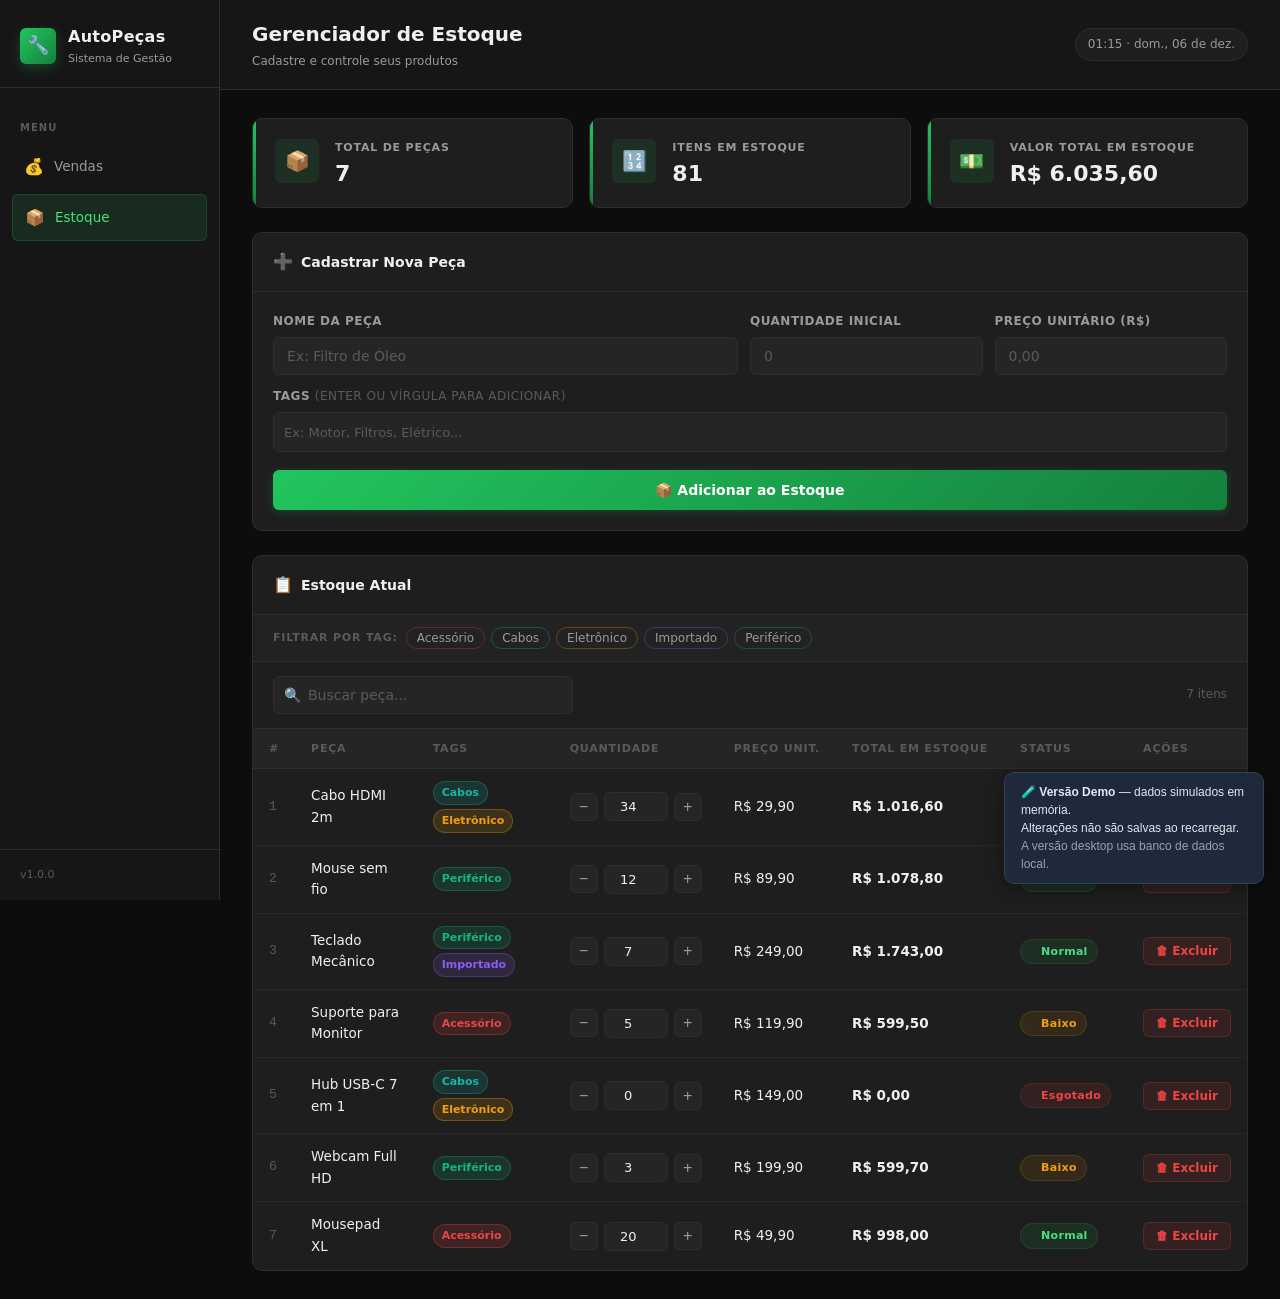
==== gerenciador.html @ d02ce4af "Add files via upload" ====
<!doctype html>
<html lang="pt-BR">
<head>
  <meta charset="UTF-8" />
  <meta name="viewport" content="width=device-width, initial-scale=1.0" />
  <title>Estoque — Loja</title>
  <link rel="stylesheet" href="loja.css" />
</head>
<body>

  <!-- SIDEBAR -->
  <aside class="sidebar">
    <div class="sidebar-logo">
      <div class="logo-icon">🔧</div>
      <div>
        <div class="logo-text">AutoPeças</div>
        <div class="logo-sub">Sistema de Gestão</div>
      </div>
    </div>

    <nav class="sidebar-nav">
      <div class="nav-label">Menu</div>
      <div class="nav-item" onclick="console.log('nav clicado'); window.location.href='index.html'" style="cursor:pointer">
        <span class="nav-icon">💰</span> Vendas
      </div>
      <div class="nav-item active">
        <span class="nav-icon">📦</span> Estoque
      </div>
    </nav>

    <div class="sidebar-footer">
      <div class="version">v1.0.0</div>
    </div>
  </aside>

  <!-- MAIN -->
  <div class="main">

    <!-- TOPBAR -->
    <header class="topbar">
      <div class="topbar-title">
        <h1>Gerenciador de Estoque</h1>
        <p>Cadastre e controle seus produtos</p>
      </div>
      <div class="topbar-right">
        <div class="badge-time" id="clock">--:--</div>
      </div>
    </header>

    <!-- CONTENT -->
    <div class="page-content">

      <!-- STATS ESTOQUE -->
      <div class="stats-grid" id="stats-estoque">
        <div class="stat-card">
          <div class="stat-icon">📦</div>
          <div class="stat-info">
            <div class="stat-label">Total de Peças</div>
            <div class="stat-value" id="stat-total-pecas">—</div>
          </div>
        </div>
        <div class="stat-card">
          <div class="stat-icon">🔢</div>
          <div class="stat-info">
            <div class="stat-label">Itens em Estoque</div>
            <div class="stat-value" id="stat-total-itens">—</div>
          </div>
        </div>
        <div class="stat-card">
          <div class="stat-icon">💵</div>
          <div class="stat-info">
            <div class="stat-label">Valor Total em Estoque</div>
            <div class="stat-value" id="stat-valor-total">—</div>
          </div>
        </div>
      </div>

      <!-- CADASTRAR PEÇA -->
      <div class="panel cadastro-peça">
        <div class="panel-header">
          <h2><span class="ph-icon">➕</span> Cadastrar Nova Peça</h2>
        </div>
        <div class="panel-body">
          <div class="form-grid cols-3">
            <div class="form-group" style="grid-column: span 1;">
              <label for="input-nome">Nome da Peça</label>
              <input type="text" id="input-nome" placeholder="Ex: Filtro de Óleo" />
            </div>

            <div class="form-group">
              <label for="input-qtd">Quantidade Inicial</label>
              <input type="number" id="input-qtd" placeholder="0" min="0" />
            </div>

            <div class="form-group">
              <label for="input-valor">Preço Unitário (R$)</label>
              <input type="number" id="input-valor" placeholder="0,00" step="0.01" min="0" />
            </div>

            <div class="form-group span-full">
              <label>Tags <span style="color:var(--text-muted);font-weight:400">(Enter ou vírgula para adicionar)</span></label>
              <div class="tag-input-wrap" id="tag-input-wrap" onclick="document.getElementById('tag-input-field').focus()">
                <div id="tag-chips-new"></div>
                <input
                  type="text"
                  id="tag-input-field"
                  placeholder="Ex: Motor, Filtros, Elétrico..."
                  autocomplete="off"
                  onkeydown="handleTagInput(event)"
                  oninput="showTagSuggestions(this.value)"
                  onblur="commitTagInput(this)"
                />
              </div>
              <div class="tag-suggestions" id="tag-suggestions"></div>
            </div>

            <button type="button" class="btn btn-primary btn-full" onclick="salvarNovaPeca() ">
              📦 Adicionar ao Estoque
            </button>
          </div>
        </div>
      </div>

      <!-- TABELA ESTOQUE -->
      <div class="panel historico-vendas">
        <div class="panel-header">
          <h2><span class="ph-icon">📋</span> Estoque Atual</h2>
        </div>

        <div class="tag-filter-bar" id="tag-filter-bar" style="display:none">
          <span class="tag-filter-label">Filtrar por tag:</span>
          <div class="tag-filter-chips" id="tag-filter-chips"></div>
          <button type="button" class="btn btn-sm btn-secondary" onclick="limparFiltroTags()" id="btn-limpar-tags" style="display:none">✕ Limpar</button>
        </div>

        <div class="table-toolbar">
          <div class="search-wrap">
            <span class="search-icon">🔍</span>
            <input
              type="text"
              id="search-estoque"
              placeholder="Buscar peça..."
              oninput="aplicarFiltros()"
            />
          </div>
          <div class="table-count" id="count-estoque">0 itens</div>
        </div>

        <div class="table-wrap">
          <table id="tabela-estoque">
            <thead>
              <tr>
                <th>#</th>
                <th>Peça</th>
                <th>Tags</th>
                <th>Quantidade</th>
                <th>Preço Unit.</th>
                <th>Total em Estoque</th>
                <th>Status</th>
                <th>Ações</th>
              </tr>
            </thead>
            <tbody id="tbody-estoque">
              <tr>
                <td colspan="7">
                  <div class="empty-state">
                    <div class="empty-icon">📦</div>
                    <p>Nenhuma peça cadastrada ainda.</p>
                  </div>
                </td>
              </tr>
            </tbody>
          </table>
        </div>
      </div>

    </div><!-- /page-content -->
  </div><!-- /main -->

  <!-- TOASTS -->
  <div class="toast-container" id="toast-container"></div>

  <script src="api-bridge-demo.js"></script>
  <script src="renderer.js"></script>
  <script>
    // Clock
    function updateClock() {
      const now = new Date();
      document.getElementById('clock').textContent =
        now.toLocaleTimeString('pt-BR', { hour: '2-digit', minute: '2-digit' }) +
        ' · ' + now.toLocaleDateString('pt-BR', { weekday: 'short', day: '2-digit', month: 'short' });
    }
    updateClock();
    setInterval(updateClock, 30000);

    // Toast system (global)
    window.showToast = function(title, msg, type = 'success') {
      const icons = { success: '✅', error: '❌', info: 'ℹ️' };
      const container = document.getElementById('toast-container');
      const t = document.createElement('div');
      t.className = `toast toast-${type}`;
      t.innerHTML = `
        <div class="toast-icon">${icons[type]}</div>
        <div class="toast-body">
          <div class="toast-title">${title}</div>
          ${msg ? `<div class="toast-msg">${msg}</div>` : ''}
        </div>
      `;
      container.appendChild(t);
      setTimeout(() => {
        t.style.animation = 'slideOut 0.2s ease forwards';
        setTimeout(() => t.remove(), 200);
      }, 3500);
    };

    // ── TAG INPUT ─────────────────────────────────────────────────────────────
    let newPecaTags = [];
    let allKnownTags = [];

    function tagColor(tag) {
      const palette = ['#3b82f6','#8b5cf6','#ec4899','#f59e0b','#10b981','#06b6d4','#ef4444','#f97316','#14b8a6','#a855f7'];
      let h = 0;
      for (let i = 0; i < tag.length; i++) h = tag.charCodeAt(i) + ((h << 5) - h);
      return palette[Math.abs(h) % palette.length];
    }
    window.tagColor = tagColor;

    function renderTagChip(tag, onRemove) {
      const color = tagColor(tag);
      const chip = document.createElement('span');
      chip.className = 'tag-chip';
      chip.style.setProperty('--tc', color);
      chip.innerHTML = `${tag}<button type="button" class="tag-chip-remove" onclick="(${onRemove.toString()})(this.parentElement)">×</button>`;
      return chip;
    }

    function refreshNewPecaChips() {
      const wrap = document.getElementById('tag-chips-new');
      if (!wrap) return;
      wrap.innerHTML = '';
      newPecaTags.forEach(tag => {
        wrap.appendChild(renderTagChip(tag, (el) => {
          newPecaTags = newPecaTags.filter(t => t !== el.firstChild.textContent.trim().replace('×','').trim());
          refreshNewPecaChips();
        }));
      });
    }

    window.handleTagInput = function(e) {
      const input = e.target;
      const val = input.value.trim().replace(/,$/, '');
      if ((e.key === 'Enter' || e.key === ',') && val) {
        e.preventDefault();
        addNewTag(val);
        input.value = '';
        document.getElementById('tag-suggestions').innerHTML = '';
      } else if (e.key === 'Backspace' && !input.value && newPecaTags.length) {
        newPecaTags.pop();
        refreshNewPecaChips();
      }
    };

    window.commitTagInput = function(input) {
      const val = input.value.trim().replace(/,$/, '');
      if (val) { addNewTag(val); input.value = ''; }
      setTimeout(() => { document.getElementById('tag-suggestions').innerHTML = ''; }, 150);
    };

    function addNewTag(tag) {
      const clean = tag.trim();
      if (clean && !newPecaTags.includes(clean)) {
        newPecaTags.push(clean);
        if (!allKnownTags.includes(clean)) allKnownTags.push(clean);
        refreshNewPecaChips();
      }
    }

    window.showTagSuggestions = function(query) {
      const box = document.getElementById('tag-suggestions');
      if (!query.trim()) { box.innerHTML = ''; return; }
      const q = query.toLowerCase();
      const matches = allKnownTags.filter(t => t.toLowerCase().includes(q) && !newPecaTags.includes(t));
      if (!matches.length) { box.innerHTML = ''; return; }
      box.innerHTML = matches.map(t =>
        `<div class="tag-suggestion-item" onmousedown="addNewTag('${t}');document.getElementById('tag-input-field').value='';document.getElementById('tag-suggestions').innerHTML=''">${t}</div>`
      ).join('');
    };

    window.getNewPecaTags = () => [...newPecaTags];
    window.resetNewPecaTags = () => {
      newPecaTags = [];
      refreshNewPecaChips();
      document.getElementById('tag-input-field').value = '';
    };

    // Carregar tags conhecidas ao iniciar
    window.carregarTagsConhecidas = async function() {
      try {
        allKnownTags = await window.api.getAllTags();
        renderTagFilterBar();
      } catch (_) {}
    };

    // ── FILTRO POR TAGS ───────────────────────────────────────────────────────
    let activeTags = new Set();

    function renderTagFilterBar() {
      const bar = document.getElementById('tag-filter-bar');
      const chips = document.getElementById('tag-filter-chips');
      if (!allKnownTags.length) { bar.style.display = 'none'; return; }
      bar.style.display = 'flex';
      chips.innerHTML = allKnownTags.map(tag => {
        const color = tagColor(tag);
        const active = activeTags.has(tag);
        return `<button type="button" class="tag-filter-chip ${active ? 'active' : ''}"
          style="--tc:${color}" onclick="toggleTagFilter('${tag}')">${tag}</button>`;
      }).join('');
    }

    window.toggleTagFilter = function(tag) {
      if (activeTags.has(tag)) activeTags.delete(tag);
      else activeTags.add(tag);
      document.getElementById('btn-limpar-tags').style.display = activeTags.size ? '' : 'none';
      renderTagFilterBar();
      aplicarFiltros();
    };

    window.limparFiltroTags = function() {
      activeTags.clear();
      document.getElementById('btn-limpar-tags').style.display = 'none';
      renderTagFilterBar();
      aplicarFiltros();
    };

    // ── FILTRO COMBINADO (texto + tags) ───────────────────────────────────────
    window.aplicarFiltros = function() {
      const q = (document.getElementById('search-estoque')?.value || '').toLowerCase();
      const rows = document.querySelectorAll('#tbody-estoque tr[data-tags]');
      let visible = 0;
      rows.forEach(row => {
        const text = row.textContent.toLowerCase();
        const rowTags = JSON.parse(row.dataset.tags || '[]');
        const textMatch = !q || text.includes(q);
        const tagMatch = !activeTags.size || [...activeTags].every(t => rowTags.includes(t));
        const show = textMatch && tagMatch;
        row.style.display = show ? '' : 'none';
        if (show) visible++;
      });
      const countEl = document.getElementById('count-estoque');
      if (countEl) countEl.textContent = visible + (visible !== 1 ? ' itens' : ' item');
    };

    // ── STATS ────────────────────────────────────────────────────────────────
    window.atualizarStatsEstoque = function(estoque) {
      if (!estoque || !estoque.length) return;
      const totalPecas = estoque.length;
      const totalItens = estoque.reduce((s, p) => s + (p.quantidade || 0), 0);
      const valorTotal = estoque.reduce((s, p) => s + (p.quantidade || 0) * (p.valor || 0), 0);

      const el = (id, v) => { const e = document.getElementById(id); if (e) e.textContent = v; };
      el('stat-total-pecas', totalPecas);
      el('stat-total-itens', totalItens);
      el('stat-valor-total', valorTotal.toLocaleString('pt-BR', { style: 'currency', currency: 'BRL' }));

      const countEl = document.getElementById('count-estoque');
      if (countEl) countEl.textContent = totalPecas + (totalPecas !== 1 ? ' itens' : ' item');

      // Atualiza tags conhecidas e a barra de filtro
      const allTags = [...new Set(estoque.flatMap(p => p.tags || []))].sort();
      allKnownTags = [...new Set([...allKnownTags, ...allTags])];
      renderTagFilterBar();
    };

    // Aguarda Tauri estar disponível antes de carregar tags
    function initGerenciador() {
      if (typeof window.carregarTagsConhecidas === 'function') {
        window.carregarTagsConhecidas();
      }
    }
    if (typeof window.__tauriReady === 'function') {
      window.__tauriReady(initGerenciador);
    } else {
      document.addEventListener('DOMContentLoaded', initGerenciador);
    }
  </script>
</body>
</html>
---- loja.css ----
/* ===========================
   RESET & VARIABLES
=========================== */
*, *::before, *::after {
  margin: 0;
  padding: 0;
  box-sizing: border-box;
}

:root {
  --green-400: #4ade80;
  --green-500: #22c55e;
  --green-600: #16a34a;
  --green-700: #15803d;
  --green-glow: rgba(34, 197, 94, 0.25);

  --bg-base:    #0d0d0d;
  --bg-surface: #161616;
  --bg-card:    #1e1e1e;
  --bg-input:   #252525;
  --bg-hover:   #2a2a2a;

  --border:     #2e2e2e;
  --border-focus: #22c55e;

  --text-primary:   #f0f0f0;
  --text-secondary: #9a9a9a;
  --text-muted:     #5a5a5a;

  --red:    #ef4444;
  --blue:   #3b82f6;
  --yellow: #f59e0b;

  --sidebar-w: 220px;
  --radius: 10px;
  --radius-sm: 6px;
  --transition: 0.18s ease;
}

html { scroll-behavior: smooth; }

body {
  background: var(--bg-base);
  color: var(--text-primary);
  font-family: "Inter", "Segoe UI", system-ui, sans-serif;
  font-size: 14px;
  line-height: 1.6;
  min-height: 100vh;
  display: flex;
}

/* ===========================
   SIDEBAR
=========================== */
.sidebar {
  width: var(--sidebar-w);
  min-height: 100vh;
  background: var(--bg-surface);
  border-right: 1px solid var(--border);
  display: flex;
  flex-direction: column;
  position: fixed;
  top: 0; left: 0;
  z-index: 100;
}

.sidebar-logo {
  padding: 24px 20px 20px;
  border-bottom: 1px solid var(--border);
  display: flex;
  align-items: center;
  gap: 12px;
}

.sidebar-logo .logo-icon {
  width: 36px;
  height: 36px;
  background: linear-gradient(135deg, var(--green-500), var(--green-700));
  border-radius: var(--radius-sm);
  display: flex;
  align-items: center;
  justify-content: center;
  font-size: 18px;
  flex-shrink: 0;
  box-shadow: 0 4px 12px var(--green-glow);
}

.sidebar-logo .logo-text {
  font-size: 16px;
  font-weight: 700;
  color: var(--text-primary);
  letter-spacing: 0.3px;
}

.sidebar-logo .logo-sub {
  font-size: 11px;
  color: var(--text-secondary);
}

.sidebar-nav {
  padding: 16px 12px;
  flex: 1;
  display: flex;
  flex-direction: column;
  gap: 4px;
}

.nav-label {
  font-size: 10px;
  font-weight: 600;
  text-transform: uppercase;
  letter-spacing: 1px;
  color: var(--text-muted);
  padding: 8px 8px 4px;
  margin-top: 8px;
}

.nav-item {
  display: flex;
  align-items: center;
  gap: 10px;
  padding: 10px 12px;
  border-radius: var(--radius-sm);
  color: var(--text-secondary);
  text-decoration: none;
  font-size: 13.5px;
  font-weight: 500;
  transition: all var(--transition);
  cursor: pointer;
}

.nav-item:hover {
  background: var(--bg-hover);
  color: var(--text-primary);
}

.nav-item.active {
  background: rgba(34, 197, 94, 0.12);
  color: var(--green-400);
  border: 1px solid rgba(34, 197, 94, 0.2);
}

.nav-item .nav-icon {
  font-size: 16px;
  width: 20px;
  text-align: center;
  flex-shrink: 0;
}

.sidebar-footer {
  padding: 16px 20px;
  border-top: 1px solid var(--border);
}

.sidebar-footer .version {
  font-size: 11px;
  color: var(--text-muted);
}

/* ===========================
   MAIN CONTENT
=========================== */
.main {
  margin-left: var(--sidebar-w);
  flex: 1;
  min-height: 100vh;
  display: flex;
  flex-direction: column;
}

/* ===========================
   TOPBAR
=========================== */
.topbar {
  padding: 18px 32px;
  border-bottom: 1px solid var(--border);
  background: var(--bg-surface);
  display: flex;
  align-items: center;
  justify-content: space-between;
  position: sticky;
  top: 0;
  z-index: 50;
}

.topbar-title h1 {
  font-size: 20px;
  font-weight: 700;
  color: var(--text-primary);
}

.topbar-title p {
  font-size: 12px;
  color: var(--text-secondary);
  margin-top: 2px;
}

.topbar-right {
  display: flex;
  align-items: center;
  gap: 12px;
}

.badge-time {
  font-size: 12px;
  color: var(--text-secondary);
  background: var(--bg-card);
  border: 1px solid var(--border);
  padding: 6px 12px;
  border-radius: 20px;
}

/* ===========================
   PAGE CONTENT
=========================== */
.page-content {
  padding: 28px 32px;
  flex: 1;
  display: flex;
  flex-direction: column;
  gap: 24px;
}

/* ===========================
   CARDS DASHBOARD
=========================== */
.stats-grid {
  display: grid;
  grid-template-columns: repeat(3, 1fr);
  gap: 16px;
}

.stat-card {
  background: var(--bg-card);
  border: 1px solid var(--border);
  border-radius: var(--radius);
  padding: 20px 22px;
  display: flex;
  align-items: flex-start;
  gap: 16px;
  transition: all var(--transition);
  position: relative;
  overflow: hidden;
}

.stat-card::before {
  content: '';
  position: absolute;
  top: 0; left: 0;
  width: 3px;
  height: 100%;
  background: linear-gradient(to bottom, var(--green-500), var(--green-700));
  border-radius: 3px 0 0 3px;
}

.stat-card:hover {
  border-color: rgba(34, 197, 94, 0.3);
  transform: translateY(-2px);
  box-shadow: 0 8px 24px rgba(0,0,0,0.3);
}

.stat-icon {
  width: 44px;
  height: 44px;
  background: rgba(34, 197, 94, 0.1);
  border-radius: var(--radius-sm);
  display: flex;
  align-items: center;
  justify-content: center;
  font-size: 20px;
  flex-shrink: 0;
}

.stat-info {
  flex: 1;
  min-width: 0;
}

.stat-info .stat-label {
  font-size: 11px;
  font-weight: 600;
  text-transform: uppercase;
  letter-spacing: 0.8px;
  color: var(--text-secondary);
  margin-bottom: 4px;
}

.stat-info .stat-value {
  font-size: 22px;
  font-weight: 700;
  color: var(--text-primary);
  line-height: 1.2;
}

/* ===========================
   PANELS (cards de seção)
=========================== */
.panel {
  background: var(--bg-card);
  border: 1px solid var(--border);
  border-radius: var(--radius);
  overflow: hidden;
}

.panel-header {
  padding: 16px 20px;
  border-bottom: 1px solid var(--border);
  display: flex;
  align-items: center;
  justify-content: space-between;
}

.panel-header h2 {
  font-size: 14px;
  font-weight: 600;
  color: var(--text-primary);
  display: flex;
  align-items: center;
  gap: 8px;
}

.panel-header h2 .ph-icon {
  color: var(--green-500);
  font-size: 16px;
}

.panel-body {
  padding: 20px;
}

/* ===========================
   FORMULÁRIOS
=========================== */
.form-grid {
  display: grid;
  grid-template-columns: 1fr 1fr;
  gap: 12px;
}

.form-grid.cols-3 {
  grid-template-columns: 2fr 1fr 1fr;
}

.form-grid.cols-4 {
  grid-template-columns: 2fr 1fr 1fr 1fr;
}

.form-group {
  display: flex;
  flex-direction: column;
  gap: 6px;
}

.form-group.span-full {
  grid-column: 1 / -1;
}

.form-group label {
  font-size: 12px;
  font-weight: 600;
  color: var(--text-secondary);
  text-transform: uppercase;
  letter-spacing: 0.5px;
}

input, select {
  width: 100%;
  padding: 10px 13px;
  background: var(--bg-input);
  border: 1px solid var(--border);
  border-radius: var(--radius-sm);
  color: var(--text-primary);
  font-size: 14px;
  font-family: inherit;
  transition: all var(--transition);
  -webkit-appearance: none;
  appearance: none;
}

input:focus, select:focus {
  outline: none;
  border-color: var(--border-focus);
  box-shadow: 0 0 0 3px rgba(34, 197, 94, 0.1);
  background: var(--bg-hover);
}

input::placeholder {
  color: var(--text-muted);
}

select {
  background-image: url("data:image/svg+xml,%3Csvg xmlns='http://www.w3.org/2000/svg' width='12' height='12' viewBox='0 0 12 12'%3E%3Cpath fill='%239a9a9a' d='M6 8L1 3h10z'/%3E%3C/svg%3E");
  background-repeat: no-repeat;
  background-position: right 12px center;
  padding-right: 34px;
}

select option {
  background: #222;
  color: var(--text-primary);
}

/* ===========================
   BOTÕES
=========================== */
.btn {
  display: inline-flex;
  align-items: center;
  justify-content: center;
  gap: 7px;
  padding: 10px 18px;
  border: none;
  border-radius: var(--radius-sm);
  font-size: 13px;
  font-weight: 600;
  font-family: inherit;
  cursor: pointer;
  transition: all var(--transition);
  white-space: nowrap;
  text-decoration: none;
}

.btn-primary {
  background: linear-gradient(135deg, var(--green-500), var(--green-700));
  color: white;
  box-shadow: 0 2px 8px var(--green-glow);
}

.btn-primary:hover {
  background: linear-gradient(135deg, var(--green-400), var(--green-600));
  box-shadow: 0 4px 14px rgba(34, 197, 94, 0.35);
  transform: translateY(-1px);
}

.btn-primary:active { transform: translateY(0); }

.btn-secondary {
  background: var(--bg-input);
  color: var(--text-secondary);
  border: 1px solid var(--border);
}

.btn-secondary:hover {
  background: var(--bg-hover);
  color: var(--text-primary);
  border-color: #444;
}

.btn-danger {
  background: rgba(239, 68, 68, 0.1);
  color: var(--red);
  border: 1px solid rgba(239, 68, 68, 0.2);
}

.btn-danger:hover {
  background: var(--red);
  color: white;
  border-color: var(--red);
}

.btn-blue {
  background: rgba(59, 130, 246, 0.1);
  color: var(--blue);
  border: 1px solid rgba(59, 130, 246, 0.2);
}

.btn-blue:hover {
  background: var(--blue);
  color: white;
  border-color: var(--blue);
}

.btn-sm {
  padding: 6px 12px;
  font-size: 12px;
}

.btn-full {
  width: 100%;
  grid-column: 1 / -1;
  padding: 12px;
  font-size: 14px;
}

/* ===========================
   TABELAS
=========================== */
.table-toolbar {
  display: flex;
  align-items: center;
  justify-content: space-between;
  gap: 12px;
  padding: 14px 20px;
  border-bottom: 1px solid var(--border);
}

.search-wrap {
  position: relative;
  flex: 1;
  max-width: 300px;
}

.search-wrap .search-icon {
  position: absolute;
  left: 11px;
  top: 50%;
  transform: translateY(-50%);
  color: var(--text-muted);
  font-size: 14px;
  pointer-events: none;
}

.search-wrap input {
  padding-left: 34px;
}

.table-count {
  font-size: 12px;
  color: var(--text-muted);
  white-space: nowrap;
}

.table-wrap {
  overflow-x: auto;
}

table {
  width: 100%;
  border-collapse: collapse;
}

table thead {
  background: rgba(255,255,255,0.03);
  border-bottom: 1px solid var(--border);
}

table th {
  padding: 11px 16px;
  text-align: left;
  font-size: 11px;
  font-weight: 600;
  text-transform: uppercase;
  letter-spacing: 0.8px;
  color: var(--text-muted);
  white-space: nowrap;
}

table td {
  padding: 12px 16px;
  border-bottom: 1px solid rgba(255,255,255,0.04);
  color: var(--text-primary);
  font-size: 13.5px;
  vertical-align: middle;
}

table tbody tr:last-child td { border-bottom: none; }

table tbody tr {
  transition: background var(--transition);
}

table tbody tr:hover {
  background: rgba(255,255,255,0.03);
}

.td-mono {
  font-family: "Consolas", "Courier New", monospace;
  font-size: 13px;
}

.td-name {
  font-weight: 500;
}

/* ===========================
   BADGES / STATUS
=========================== */
.badge {
  display: inline-flex;
  align-items: center;
  gap: 5px;
  padding: 3px 9px;
  border-radius: 20px;
  font-size: 11px;
  font-weight: 600;
  letter-spacing: 0.3px;
  white-space: nowrap;
}

.badge::before {
  content: '';
  width: 6px;
  height: 6px;
  border-radius: 50%;
}

.badge-pendente {
  background: rgba(245, 158, 11, 0.12);
  color: var(--yellow);
  border: 1px solid rgba(245, 158, 11, 0.2);
}

.badge-pendente::before { background: var(--yellow); }

.badge-enviado {
  background: rgba(34, 197, 94, 0.12);
  color: var(--green-400);
  border: 1px solid rgba(34, 197, 94, 0.2);
}

.badge-enviado::before { background: var(--green-400); }

.badge-estoque-ok {
  background: rgba(34, 197, 94, 0.1);
  color: var(--green-400);
  border: 1px solid rgba(34, 197, 94, 0.15);
}

.badge-estoque-baixo {
  background: rgba(245, 158, 11, 0.1);
  color: var(--yellow);
  border: 1px solid rgba(245, 158, 11, 0.15);
}

.badge-estoque-critico {
  background: rgba(239, 68, 68, 0.1);
  color: var(--red);
  border: 1px solid rgba(239, 68, 68, 0.15);
}

/* ===========================
   QTD CONTROLS
=========================== */
.qty-control {
  display: inline-flex;
  align-items: center;
  gap: 6px;
}

.qty-control input {
  width: 64px;
  text-align: center;
  padding: 6px 8px;
  font-size: 13px;
}

.qty-btn {
  width: 28px;
  height: 28px;
  display: inline-flex;
  align-items: center;
  justify-content: center;
  border: 1px solid var(--border);
  border-radius: var(--radius-sm);
  background: var(--bg-input);
  color: var(--text-secondary);
  font-size: 16px;
  cursor: pointer;
  transition: all var(--transition);
  flex-shrink: 0;
}

.qty-btn:hover {
  background: var(--blue);
  color: white;
  border-color: var(--blue);
}

/* ===========================
   TAGS
=========================== */

/* chip genérico (na tabela e no input) */
.tag-chip {
  display: inline-flex;
  align-items: center;
  gap: 4px;
  padding: 2px 8px;
  border-radius: 20px;
  font-size: 11px;
  font-weight: 600;
  background: color-mix(in srgb, var(--tc, #22c55e) 15%, transparent);
  color: var(--tc, #22c55e);
  border: 1px solid color-mix(in srgb, var(--tc, #22c55e) 30%, transparent);
  white-space: nowrap;
}

.tag-chip-remove {
  background: none;
  border: none;
  color: inherit;
  cursor: pointer;
  font-size: 14px;
  line-height: 1;
  padding: 0;
  opacity: 0.7;
  margin-left: 2px;
}
.tag-chip-remove:hover { opacity: 1; }

.tag-chip-list {
  display: flex;
  flex-wrap: wrap;
  gap: 4px;
}

/* input de tags no formulário */
.tag-input-wrap {
  display: flex;
  flex-wrap: wrap;
  align-items: center;
  gap: 6px;
  padding: 7px 10px;
  background: var(--bg-input);
  border: 1px solid var(--border);
  border-radius: var(--radius-sm);
  cursor: text;
  min-height: 40px;
  transition: border-color var(--transition), box-shadow var(--transition);
}

.tag-input-wrap:focus-within {
  border-color: var(--border-focus);
  box-shadow: 0 0 0 3px rgba(34,197,94,0.1);
}

#tag-chips-new {
  display: contents;
}

.tag-input-wrap input {
  flex: 1;
  min-width: 120px;
  background: none;
  border: none;
  padding: 0;
  font-size: 13px;
  color: var(--text-primary);
  box-shadow: none;
}

.tag-input-wrap input:focus {
  outline: none;
  box-shadow: none;
  border: none;
}

/* sugestões de autocomplete */
.tag-suggestions {
  position: relative;
  z-index: 50;
}

.tag-suggestion-item {
  padding: 7px 12px;
  font-size: 13px;
  cursor: pointer;
  background: var(--bg-card);
  border: 1px solid var(--border);
  border-top: none;
  color: var(--text-primary);
  transition: background var(--transition);
}

.tag-suggestion-item:first-child {
  border-top: 1px solid var(--border);
  border-radius: var(--radius-sm) var(--radius-sm) 0 0;
}

.tag-suggestion-item:last-child {
  border-radius: 0 0 var(--radius-sm) var(--radius-sm);
}

.tag-suggestion-item:hover {
  background: var(--bg-hover);
  color: var(--green-400);
}

/* barra de filtro por tags */
.tag-filter-bar {
  display: flex;
  align-items: center;
  flex-wrap: wrap;
  gap: 8px;
  padding: 12px 20px;
  border-bottom: 1px solid var(--border);
  background: rgba(255,255,255,0.02);
}

.tag-filter-label {
  font-size: 11px;
  font-weight: 600;
  text-transform: uppercase;
  letter-spacing: 0.8px;
  color: var(--text-muted);
  white-space: nowrap;
}

.tag-filter-chips {
  display: flex;
  flex-wrap: wrap;
  gap: 6px;
}

.tag-filter-chip {
  padding: 3px 10px;
  border-radius: 20px;
  font-size: 12px;
  font-weight: 500;
  cursor: pointer;
  border: 1px solid color-mix(in srgb, var(--tc, #22c55e) 30%, transparent);
  background: transparent;
  color: var(--text-secondary);
  font-family: inherit;
  transition: all var(--transition);
}

.tag-filter-chip:hover {
  background: color-mix(in srgb, var(--tc, #22c55e) 12%, transparent);
  color: var(--tc, #22c55e);
}

.tag-filter-chip.active {
  background: color-mix(in srgb, var(--tc, #22c55e) 18%, transparent);
  color: var(--tc, #22c55e);
  border-color: color-mix(in srgb, var(--tc, #22c55e) 50%, transparent);
  font-weight: 600;
}

/* ===========================
   EMPTY STATE
=========================== */
.empty-state {
  text-align: center;
  padding: 48px 20px;
  color: var(--text-muted);
}

.empty-state .empty-icon {
  font-size: 40px;
  margin-bottom: 12px;
  opacity: 0.5;
}

.empty-state p {
  font-size: 13px;
}

/* ===========================
   TOAST NOTIFICATIONS
=========================== */
.toast-container {
  position: fixed;
  bottom: 24px;
  right: 24px;
  display: flex;
  flex-direction: column;
  gap: 10px;
  z-index: 9999;
}

.toast {
  display: flex;
  align-items: flex-start;
  gap: 12px;
  padding: 14px 18px;
  border-radius: var(--radius);
  background: var(--bg-card);
  border: 1px solid var(--border);
  box-shadow: 0 8px 32px rgba(0,0,0,0.5);
  min-width: 280px;
  max-width: 380px;
  animation: slideIn 0.2s ease;
  font-size: 13.5px;
}

.toast.toast-success { border-left: 3px solid var(--green-500); }
.toast.toast-error   { border-left: 3px solid var(--red); }
.toast.toast-info    { border-left: 3px solid var(--blue); }

.toast-icon { font-size: 18px; flex-shrink: 0; }
.toast-body { flex: 1; }
.toast-title { font-weight: 600; color: var(--text-primary); }
.toast-msg   { font-size: 12px; color: var(--text-secondary); margin-top: 2px; }

@keyframes slideIn {
  from { opacity: 0; transform: translateX(20px); }
  to   { opacity: 1; transform: translateX(0); }
}

@keyframes slideOut {
  from { opacity: 1; transform: translateX(0); }
  to   { opacity: 0; transform: translateX(20px); }
}

/* ===========================
   DIVISOR DE AÇÕES
=========================== */
.action-group {
  display: flex;
  align-items: center;
  gap: 6px;
}

/* ===========================
   SEPARADOR
=========================== */
.divider {
  height: 1px;
  background: var(--border);
  margin: 4px 0;
}

/* ===========================
   SCROLLBAR
=========================== */
::-webkit-scrollbar { width: 8px; height: 8px; }
::-webkit-scrollbar-track { background: var(--bg-base); }
::-webkit-scrollbar-thumb { background: #333; border-radius: 4px; }
::-webkit-scrollbar-thumb:hover { background: #444; }

/* ===========================
   RESPONSIVO
=========================== */
@media (max-width: 900px) {
  :root { --sidebar-w: 0px; }

  .sidebar { display: none; }
  .main { margin-left: 0; }
  .page-content { padding: 20px 16px; }
  .topbar { padding: 14px 16px; }

  .stats-grid { grid-template-columns: 1fr 1fr; }
  .form-grid { grid-template-columns: 1fr 1fr; }
  .form-grid.cols-3,
  .form-grid.cols-4 { grid-template-columns: 1fr 1fr; }
}

@media (max-width: 600px) {
  .stats-grid { grid-template-columns: 1fr; }
  .form-grid,
  .form-grid.cols-3,
  .form-grid.cols-4 { grid-template-columns: 1fr; }
}
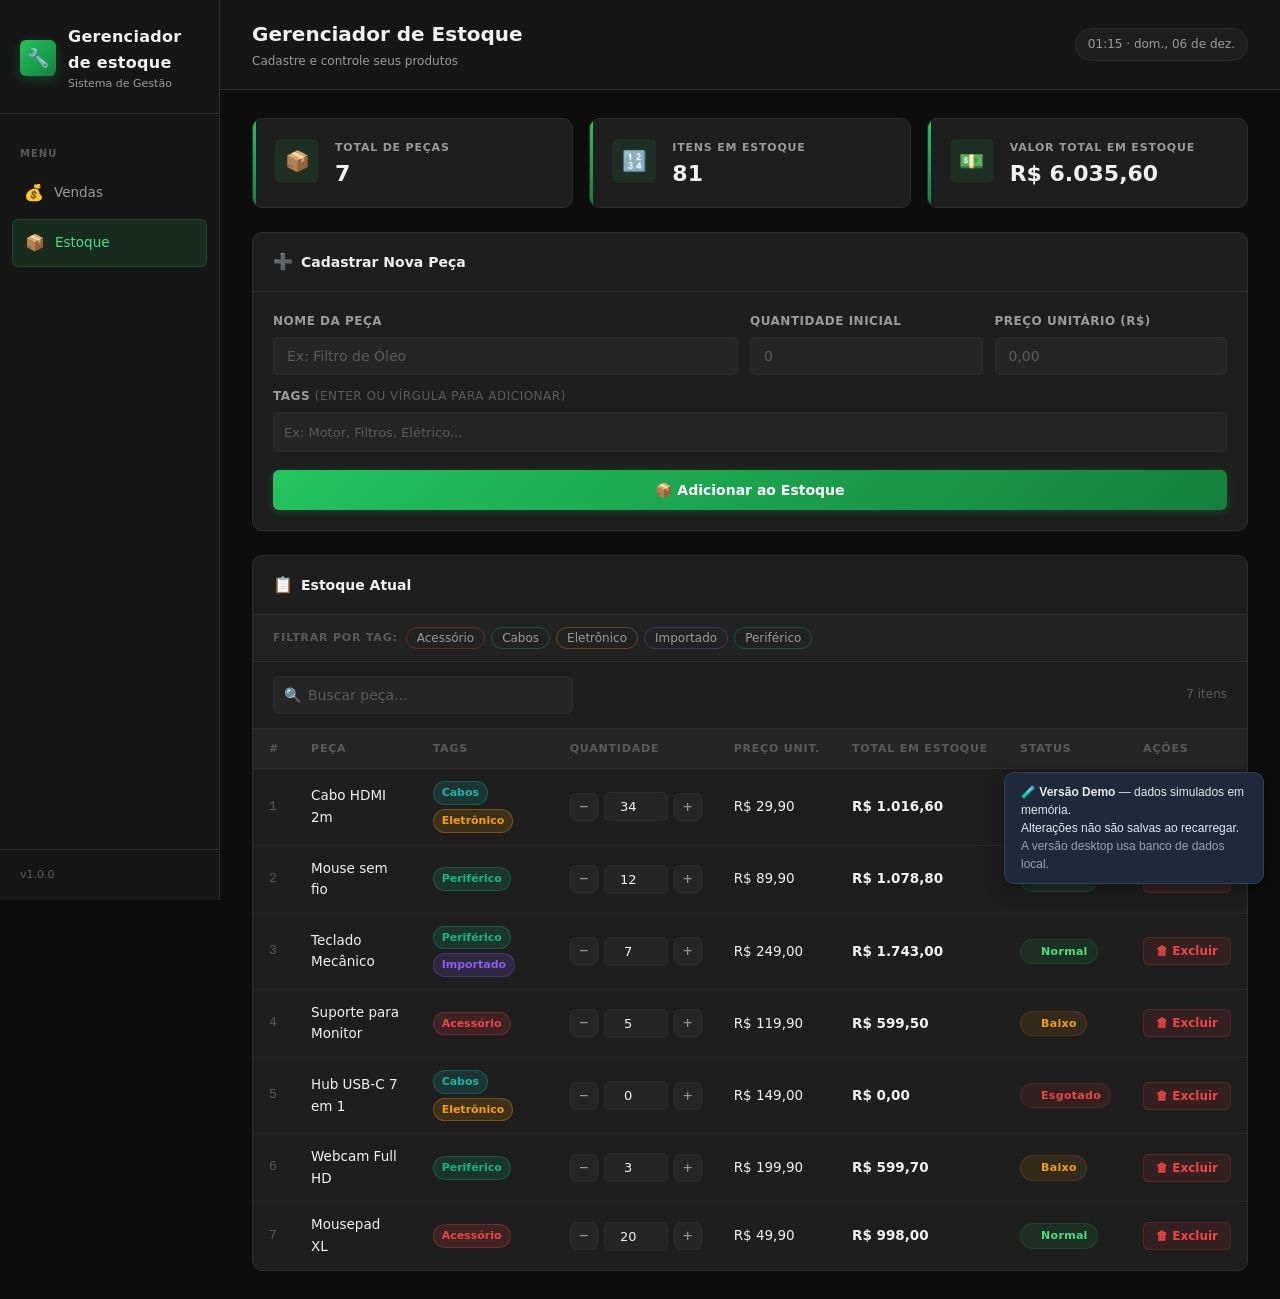
==== commit 601cf893: "Update logo text to 'Gerenciador de estoque'" ====
--- a/gerenciador.html
+++ b/gerenciador.html
@@ -13,7 +13,7 @@
     <div class="sidebar-logo">
       <div class="logo-icon">🔧</div>
       <div>
-        <div class="logo-text">AutoPeças</div>
+        <div class="logo-text">Gerenciador de estoque</div>
         <div class="logo-sub">Sistema de Gestão</div>
       </div>
     </div>
